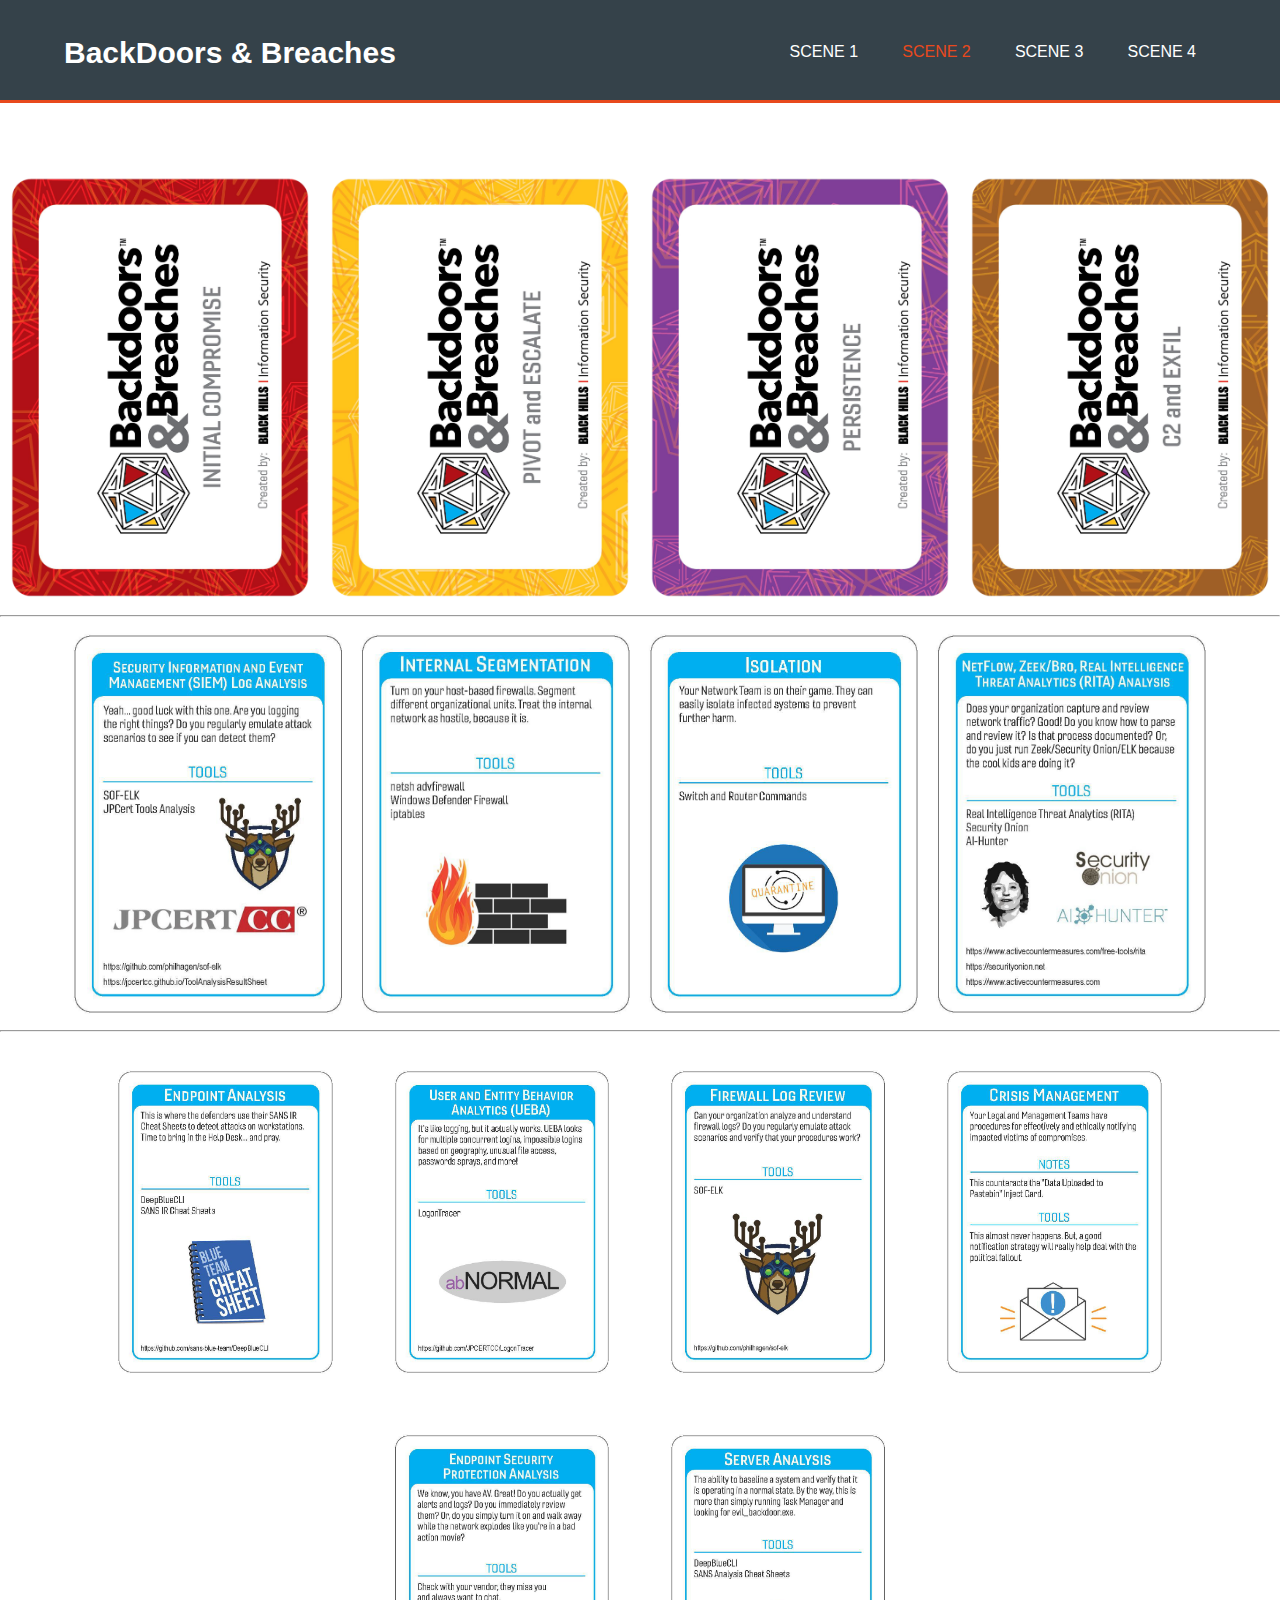
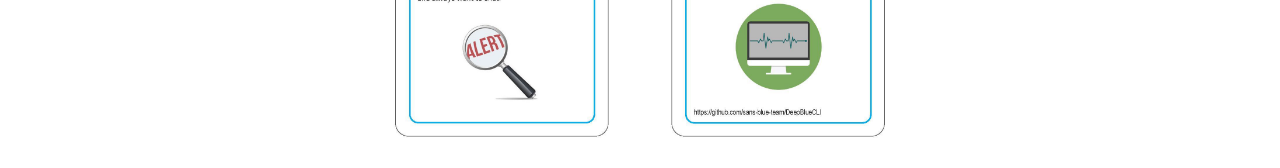
==== scene2.html @ dcac2956 "The Initiation of the game" ====
<!DOCTYPE html>
<html lang="en">
<head>
    <meta charset="UTF-8">
    <meta name="viewport" content="width=device-width, initial-scale=1.0">
    <title>BackDoors and Breaches</title>
    <link rel="stylesheet" href='./css/style.css'>
    <script src="./js/scene2.js" defer></script>

</head>
<body>
  <header>
    <div class="container">
      <div id="brand">
        <h1>BackDoors & Breaches</h1>
      </div>
      <nav>
        <ul>
          <li><a href="./index.html">Scene 1</a></li>
          <li><a class="active" href="./scene2.html">Scene 2</a></li>
          <li><a href="./scene3.html">Scene 3</a></li>
          <li><a href="./scene4.html">Scene 4</a></li>
        </ul>
      </nav>
    </div>    
  </header>
  <section>
    <div class="container" id="Attack">
      <img src="./img/AtkBack/Red.png" alt="Initial Compromise" id="1A">
      <img src="./img/AtkBack/Yell.png" alt="PIVOT and ESCALATE" id="2A">
      <img src="./img/AtkBack/Purp.png" alt="PERSISTENCE" id="3A">
      <img src="./img/AtkBack/Brown.png" alt="C2 and EXFIL" id="4A">
    </div>
  </section>
  <hr>
  <section>
    <div class="container" id="Procedures4">

    </div>
    <hr>
    <div class="container" id="ProceduresRest">

    </div>
    
  </section>
</body>
</html>
---- css/style.css ----
body{
    font: 15px/1.5 Arial, Helvetica, sans-serif;
    padding:0;
    margin:0;
    background-color: #ffffff;
}

/* Global */
.container{
    width: 90%;
    margin: auto;
    overflow: hidden;
}

ul{
    margin:0;
    padding:0;
}

/* Header */
header{
    background:#35424a;
    color: #ffffff;
    padding-top:30px;
    min-height: 70px;
    border-bottom: #e8491d 3px solid;
}

header a{
    color:#ffffff;
    text-decoration:none;
    text-transform: uppercase;
    font-size:16px;
}

header li {
    display: inline;
    padding: 0 20px 0 20px;
}

header #brand{
    float: left;
}

header #brand h1{
    margin:0;
}

header nav{
    float: right;
    margin-top: 10px;
}

/* Game */

#Attack {
    display: flex;
    justify-content: space-evenly;
    margin-top: 5%;
    width: 100%;

}

#Attack img {
    width: 25%;
}

#Procedures4 {
    display: flex;
    flex-wrap: wrap;
    justify-content: space-evenly;
}

#Procedures4 img {
    width: 25%;
    transition: transform .2s; /* Animation */
    cursor: pointer;
}

#Procedures4 img:hover {
    transform: scale(1.03); /* (150% zoom - Note: if the zoom is too large, it will go outside of the viewport) */
}

#ProceduresRest {
    display: flex;
    flex-wrap: wrap;
    justify-content: center;
}

#ProceduresRest img {
    width: 20%;
    padding: 2%;
    transition: transform .2s; /* Animation */
    cursor: pointer;
}

#ProceduresRest img:hover {
    transform: scale(1.1); /* (150% zoom - Note: if the zoom is too large, it will go outside of the viewport) */
}

.active {
    color: #e8491d;
}
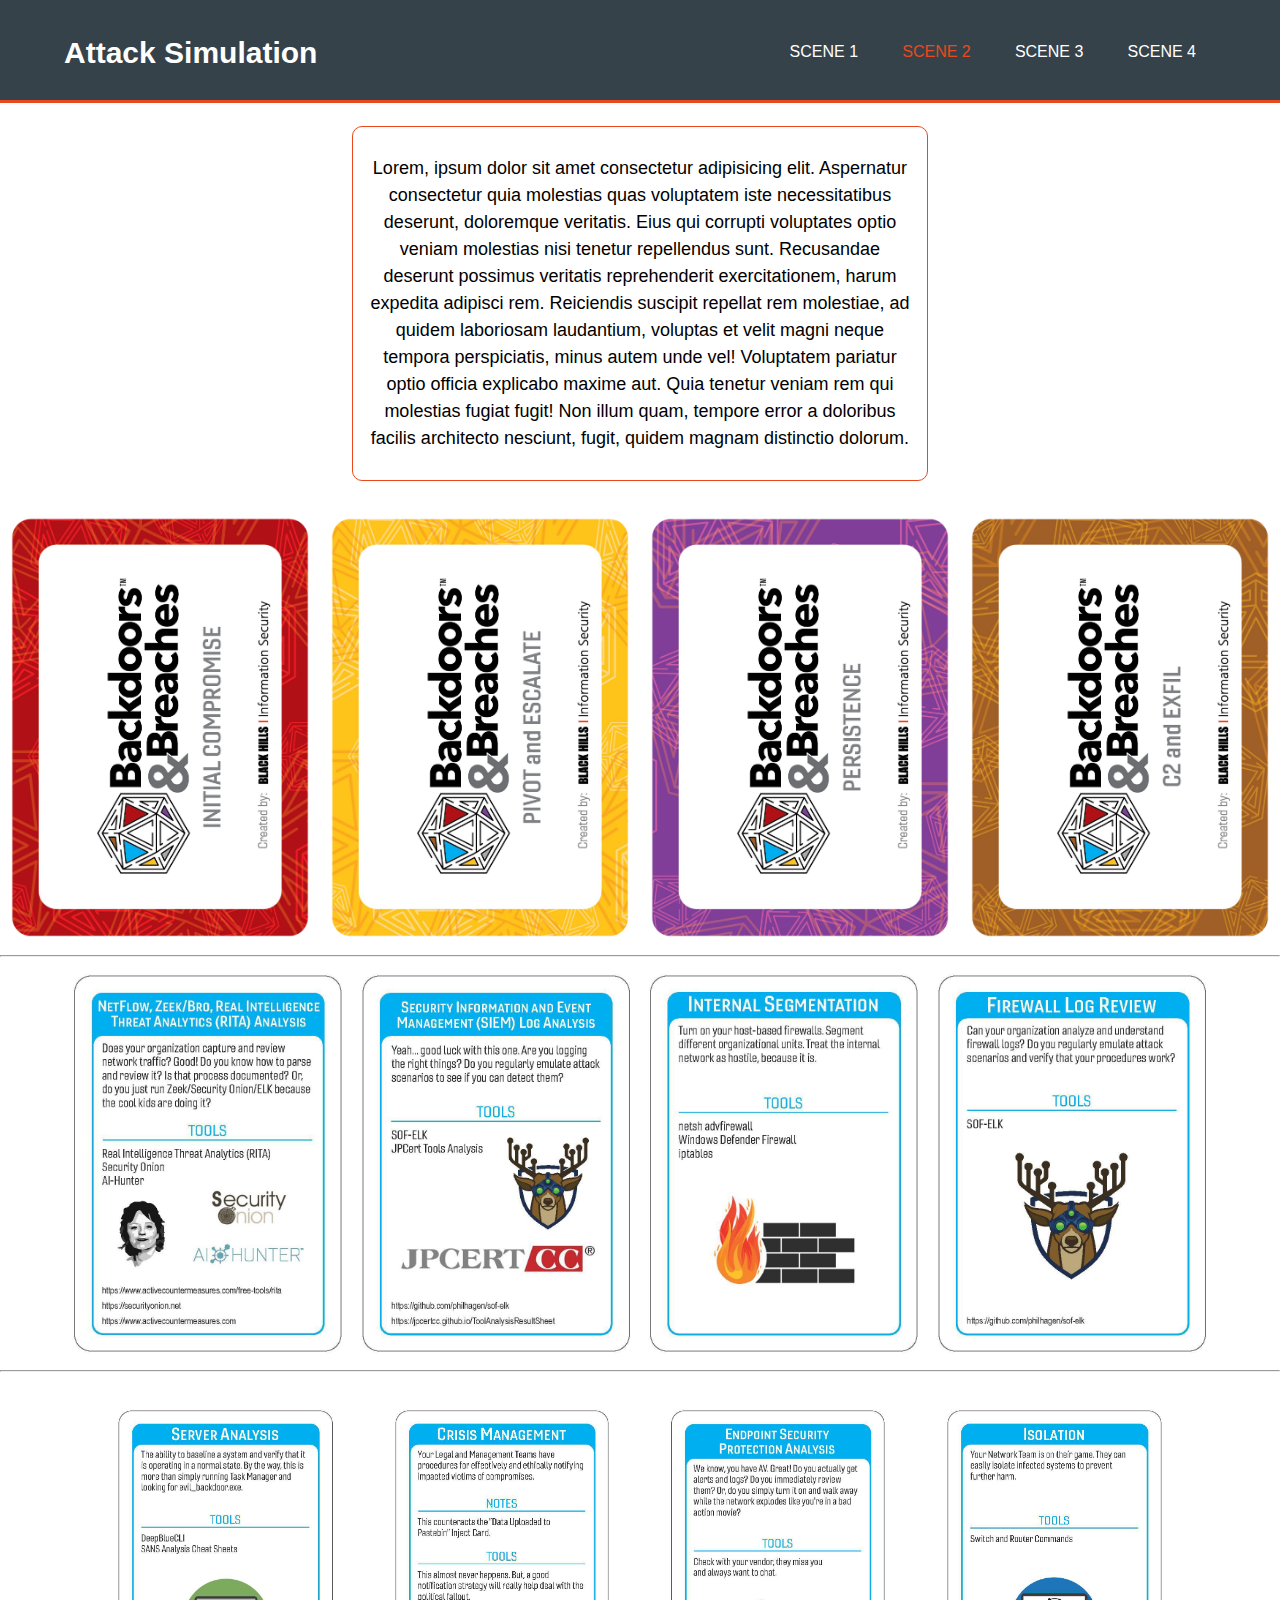
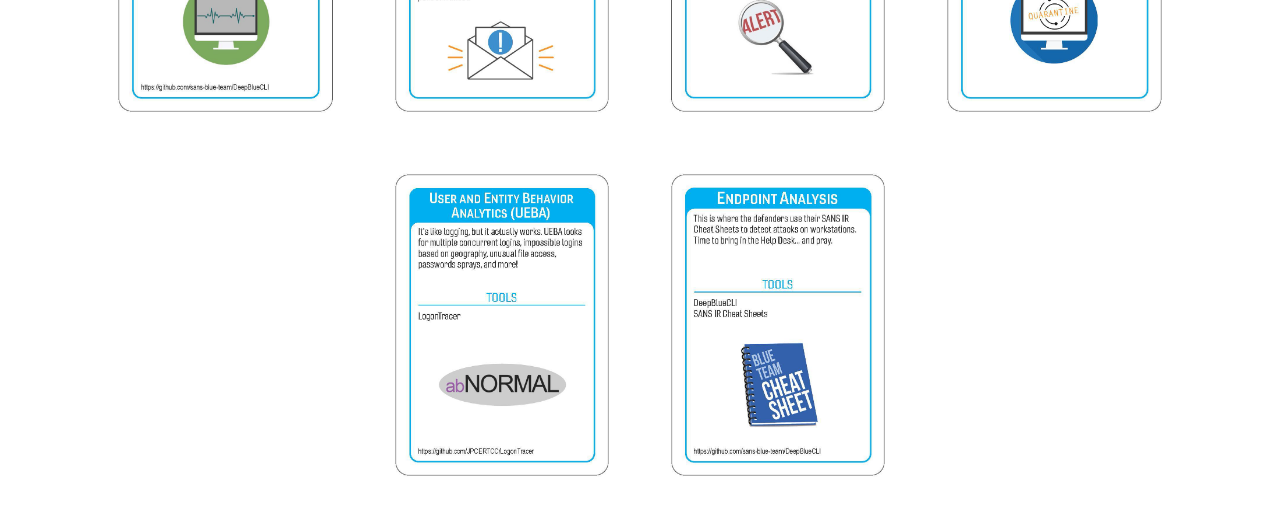
==== commit 18109f22: "Big Changes" ====
--- a/scene2.html
+++ b/scene2.html
@@ -3,7 +3,7 @@
 <head>
     <meta charset="UTF-8">
     <meta name="viewport" content="width=device-width, initial-scale=1.0">
-    <title>BackDoors and Breaches</title>
+    <title>Attack Simulation</title>
     <link rel="stylesheet" href='./css/style.css'>
     <script src="./js/scene2.js" defer></script>
 
@@ -12,7 +12,7 @@
   <header>
     <div class="container">
       <div id="brand">
-        <h1>BackDoors & Breaches</h1>
+        <h1>Attack Simulation</h1>
       </div>
       <nav>
         <ul>
@@ -24,6 +24,15 @@
       </nav>
     </div>    
   </header>
+  <section>
+    <div class="container">
+      <div id="summary">
+        <p>Lorem, ipsum dolor sit amet consectetur adipisicing elit. Aspernatur consectetur quia molestias quas voluptatem iste necessitatibus deserunt, doloremque veritatis. Eius qui corrupti voluptates optio veniam molestias nisi tenetur repellendus sunt.
+      Recusandae deserunt possimus veritatis reprehenderit exercitationem, harum expedita adipisci rem. Reiciendis suscipit repellat rem molestiae, ad quidem laboriosam laudantium, voluptas et velit magni neque tempora perspiciatis, minus autem unde vel!
+      Voluptatem pariatur optio officia explicabo maxime aut. Quia tenetur veniam rem qui molestias fugiat fugit! Non illum quam, tempore error a doloribus facilis architecto nesciunt, fugit, quidem magnam distinctio dolorum.</p>
+      </div>
+    </div>
+  </section>
   <section>
     <div class="container" id="Attack">
       <img src="./img/AtkBack/Red.png" alt="Initial Compromise" id="1A">
--- a/css/style.css
+++ b/css/style.css
@@ -53,10 +53,25 @@
 
 /* Game */
 
+
+
+#summary {
+    box-sizing: border-box;
+    width: 50%;
+    margin: auto;
+    margin-top: 2%;
+    border: 1px solid #e8491d;
+    border-radius: 10px ;
+    padding: 10px;
+    text-align: center;
+    font-size: larger;
+
+}
+
 #Attack {
     display: flex;
     justify-content: space-evenly;
-    margin-top: 5%;
+    margin-top: 2%;
     width: 100%;
 
 }
